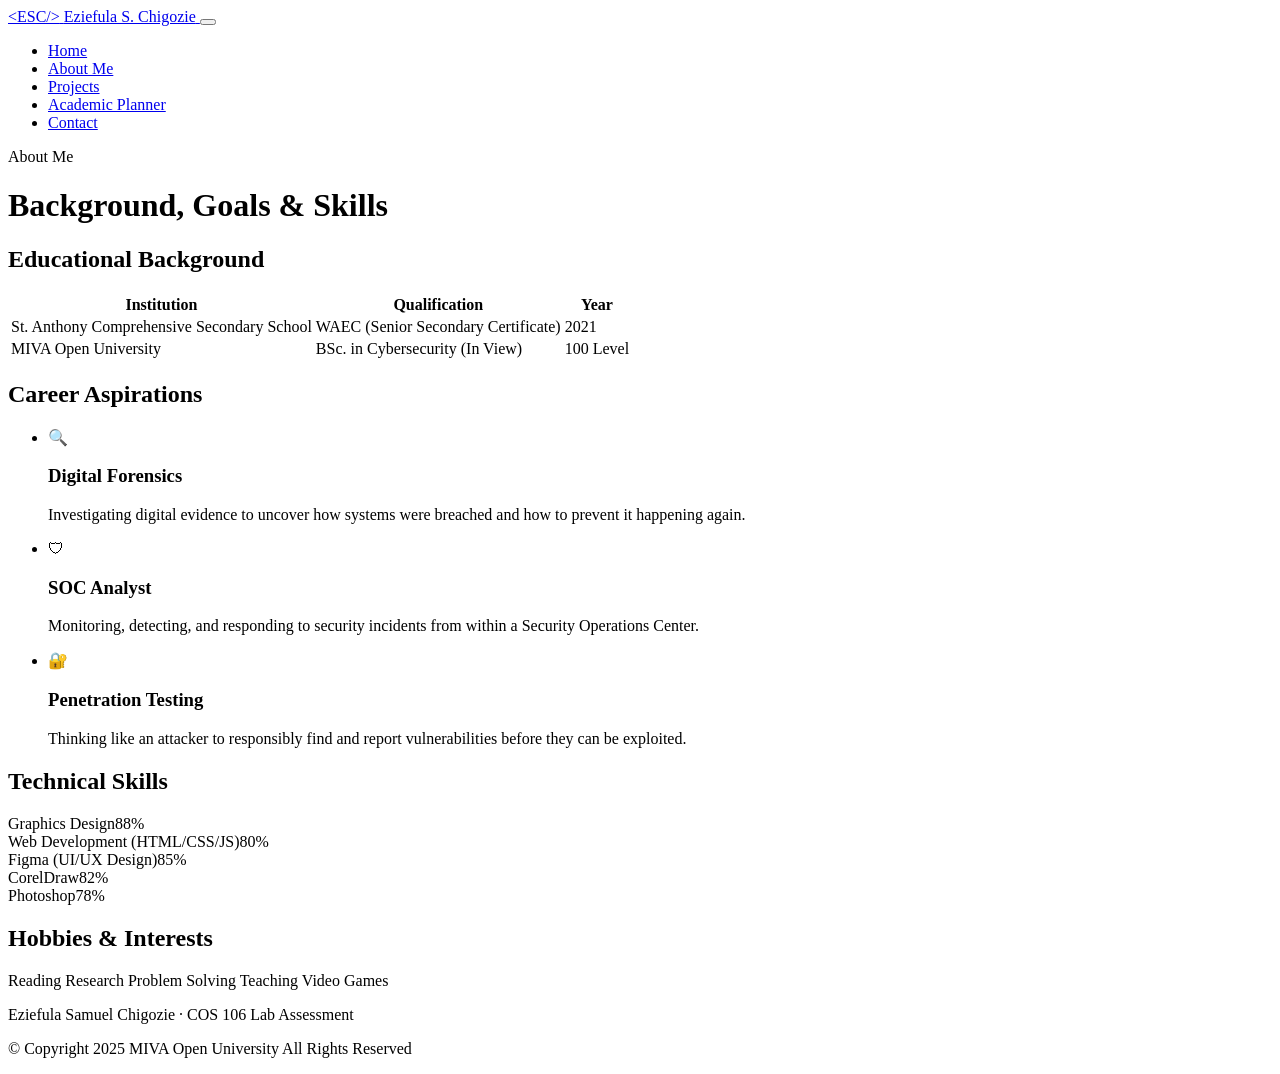
==== about.html @ 0eed7029 "Create about.html" ====
<!DOCTYPE html>
<html lang="en">
<head>
  <meta charset="UTF-8">
  <meta name="viewport" content="width=device-width, initial-scale=1.0">
  <title>About Me | Eziefula Samuel Chigozie</title>
  <link rel="preconnect" href="https://fonts.googleapis.com">
  <link href="https://fonts.googleapis.com/css2?family=Space+Grotesk:wght@500;600;700&family=Inter:wght@400;500;600;700&family=JetBrains+Mono:wght@400;500;600&display=swap" rel="stylesheet">
  <link rel="stylesheet" href="styles.css">
</head>
<body>

  <header class="site-header">
    <div class="nav-wrap">
      <a href="index.html" class="brand">
        <span class="brand-mark" aria-hidden="true">&lt;ESC/&gt;</span>
        <span class="brand-text">Eziefula S. Chigozie</span>
      </a>

      <button class="nav-toggle" id="navToggle" aria-label="Toggle navigation menu" aria-expanded="false">
        <span></span><span></span><span></span>
      </button>

      <nav class="site-nav" id="siteNav" aria-label="Primary">
        <ul>
          <li><a href="index.html" class="nav-link">Home</a></li>
          <li><a href="about.html" class="nav-link is-active">About Me</a></li>
          <li><a href="projects.html" class="nav-link">Projects</a></li>
          <li><a href="planner.html" class="nav-link">Academic Planner</a></li>
          <li><a href="contact.html" class="nav-link">Contact</a></li>
        </ul>
      </nav>
    </div>
  </header>

  <main id="mainContent">
    <div class="section">
      <p class="eyebrow">About Me</p>
      <h1 class="section-title">Background, Goals &amp; Skills</h1>

      <h2 class="subsection-title">Educational Background</h2>
      <div class="table-wrap">
        <table class="edu-table">
          <thead>
            <tr>
              <th>Institution</th>
              <th>Qualification</th>
              <th>Year</th>
            </tr>
          </thead>
          <tbody>
            <tr>
              <td>St. Anthony Comprehensive Secondary School</td>
              <td>WAEC (Senior Secondary Certificate)</td>
              <td>2021</td>
            </tr>
            <tr>
              <td>MIVA Open University</td>
              <td>BSc. in Cybersecurity (In View)</td>
              <td>100 Level</td>
            </tr>
          </tbody>
        </table>
      </div>

      <h2 class="subsection-title">Career Aspirations</h2>
      <ul class="card-grid aspirations-grid">
        <li class="info-card">
          <span class="info-card-icon" aria-hidden="true">&#128269;</span>
          <h3>Digital Forensics</h3>
          <p>Investigating digital evidence to uncover how systems were breached and how to prevent it happening again.</p>
        </li>
        <li class="info-card">
          <span class="info-card-icon" aria-hidden="true">&#128737;</span>
          <h3>SOC Analyst</h3>
          <p>Monitoring, detecting, and responding to security incidents from within a Security Operations Center.</p>
        </li>
        <li class="info-card">
          <span class="info-card-icon" aria-hidden="true">&#128272;</span>
          <h3>Penetration Testing</h3>
          <p>Thinking like an attacker to responsibly find and report vulnerabilities before they can be exploited.</p>
        </li>
      </ul>

      <h2 class="subsection-title">Technical Skills</h2>
      <div class="skills-list">
        <div class="skill-item">
          <div class="skill-item-head"><span>Graphics Design</span><span>88%</span></div>
          <div class="skill-bar"><div class="skill-bar-fill" style="--fill:88%"></div></div>
        </div>
        <div class="skill-item">
          <div class="skill-item-head"><span>Web Development (HTML/CSS/JS)</span><span>80%</span></div>
          <div class="skill-bar"><div class="skill-bar-fill" style="--fill:80%"></div></div>
        </div>
        <div class="skill-item">
          <div class="skill-item-head"><span>Figma (UI/UX Design)</span><span>85%</span></div>
          <div class="skill-bar"><div class="skill-bar-fill" style="--fill:85%"></div></div>
        </div>
        <div class="skill-item">
          <div class="skill-item-head"><span>CorelDraw</span><span>82%</span></div>
          <div class="skill-bar"><div class="skill-bar-fill" style="--fill:82%"></div></div>
        </div>
        <div class="skill-item">
          <div class="skill-item-head"><span>Photoshop</span><span>78%</span></div>
          <div class="skill-bar"><div class="skill-bar-fill" style="--fill:78%"></div></div>
        </div>
      </div>

      <h2 class="subsection-title">Hobbies &amp; Interests</h2>
      <div class="badge-row">
        <span class="badge">Reading</span>
        <span class="badge">Research</span>
        <span class="badge">Problem Solving</span>
        <span class="badge">Teaching</span>
        <span class="badge">Video Games</span>
      </div>
    </div>
  </main>

  <footer class="site-footer">
    <div class="footer-inner">
      <p class="footer-brand">Eziefula Samuel Chigozie &middot; COS 106 Lab Assessment</p>
      <p class="footer-copy">&copy; Copyright 2025 MIVA Open University All Rights Reserved</p>
    </div>
  </footer>

  <script src="script.js"></script>
</body>
</html>
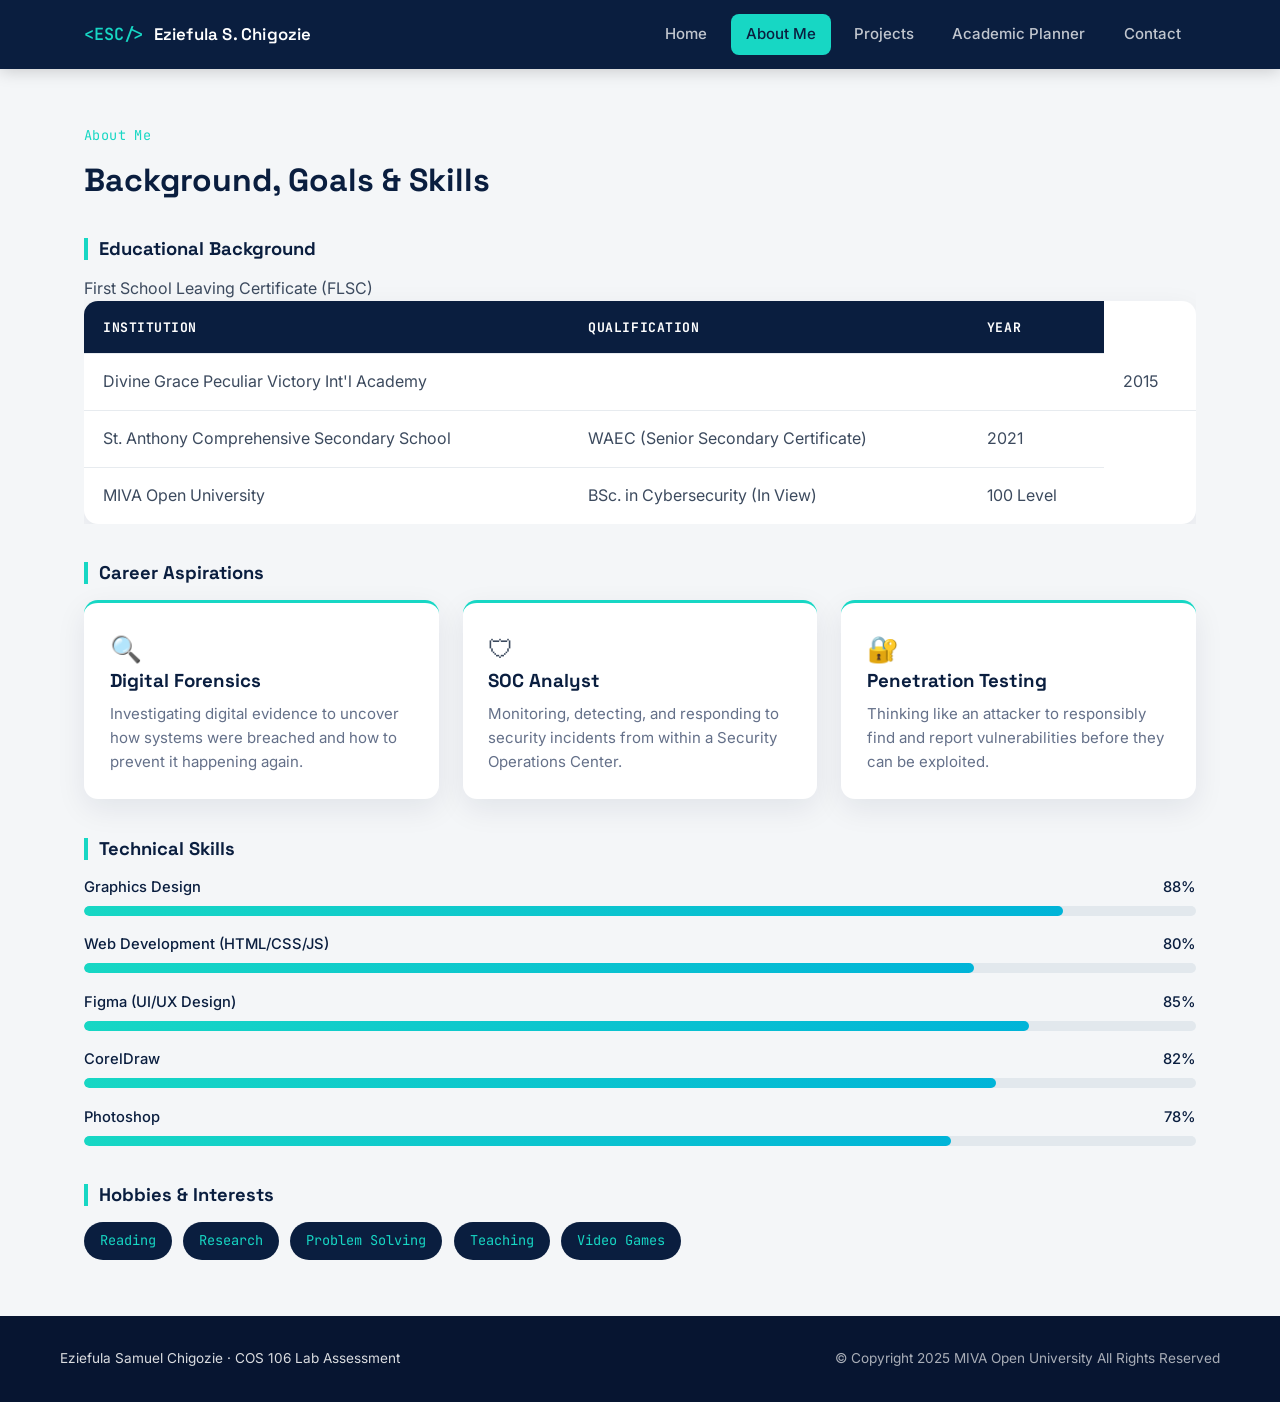
==== commit 666e448e: "Add educational details for Divine Grace Academy" ====
--- a/about.html
+++ b/about.html
@@ -49,6 +49,10 @@
             </tr>
           </thead>
           <tbody>
+            <tr>
+              <td>Divine Grace Peculiar Victory Int'l Academy <td>
+              </td>First School Leaving Certificate (FLSC)<td>
+                <td>2015</td>
             <tr>
               <td>St. Anthony Comprehensive Secondary School</td>
               <td>WAEC (Senior Secondary Certificate)</td>
--- a/styles.css
+++ b/styles.css
@@ -0,0 +1,616 @@
+/* =========================================================
+   COS 106 STUDENT PORTFOLIO — STYLES
+   Design tokens: Deep Navy / Slate / Light Gray / Cyan-Teal
+   ========================================================= */
+
+:root {
+  /* --- Color tokens --- */
+  --color-navy:        #0A1E3F;
+  --color-navy-deep:   #071531;
+  --color-navy-mid:    #112A52;
+  --color-slate:       #3C4A5E;
+  --color-slate-light: #647089;
+  --color-fog:         #F4F6F8;
+  --color-white:       #FFFFFF;
+  --color-cyan:        #17D7C4;
+  --color-cyan-deep:   #0FB8A8;
+  --color-blue-accent: #00B4D8;
+  --color-success:     #2BB673;
+  --color-error:       #E63946;
+
+  /* --- Type tokens --- */
+  --font-display: 'Space Grotesk', system-ui, sans-serif;
+  --font-body:    'Inter', system-ui, sans-serif;
+  --font-mono:    'JetBrains Mono', 'Courier New', monospace;
+
+  /* --- Layout tokens --- */
+  --max-width: 1160px;
+  --radius-sm: 8px;
+  --radius-md: 14px;
+  --radius-lg: 24px;
+  --shadow-card: 0 10px 30px rgba(10, 30, 63, 0.08);
+  --shadow-card-hover: 0 16px 40px rgba(10, 30, 63, 0.14);
+  --transition-base: 0.25s ease;
+}
+
+/* =========================== RESET =========================== */
+*, *::before, *::after { box-sizing: border-box; }
+html { scroll-behavior: smooth; }
+body {
+  margin: 0;
+  font-family: var(--font-body);
+  color: var(--color-slate);
+  background: var(--color-fog);
+  line-height: 1.6;
+  -webkit-font-smoothing: antialiased;
+}
+img { max-width: 100%; display: block; }
+a { color: inherit; text-decoration: none; }
+ul { list-style: none; margin: 0; padding: 0; }
+h1, h2, h3, h4 {
+  font-family: var(--font-display);
+  color: var(--color-navy);
+  margin: 0 0 0.5em;
+  line-height: 1.2;
+}
+p { margin: 0 0 1em; }
+button { font-family: inherit; cursor: pointer; }
+input, textarea { font-family: inherit; }
+
+.sr-only {
+  position: absolute; width: 1px; height: 1px;
+  padding: 0; margin: -1px; overflow: hidden;
+  clip: rect(0,0,0,0); white-space: nowrap; border: 0;
+}
+
+@media (prefers-reduced-motion: reduce) {
+  *, *::before, *::after { animation-duration: 0.001ms !important; transition-duration: 0.001ms !important; }
+  html { scroll-behavior: auto; }
+}
+
+/* =========================== HEADER / NAV =========================== */
+.site-header {
+  position: sticky;
+  top: 0;
+  z-index: 100;
+  background: var(--color-navy);
+  box-shadow: 0 2px 16px rgba(0,0,0,0.18);
+}
+
+.nav-wrap {
+  max-width: var(--max-width);
+  margin: 0 auto;
+  padding: 0.85rem 1.5rem;
+  display: flex;
+  align-items: center;
+  justify-content: space-between;
+}
+
+.brand {
+  display: flex;
+  align-items: center;
+  gap: 0.6rem;
+  color: var(--color-white);
+}
+.brand-mark {
+  font-family: var(--font-mono);
+  color: var(--color-cyan);
+  font-weight: 600;
+  font-size: 1.05rem;
+}
+.brand-text {
+  font-family: var(--font-display);
+  font-weight: 600;
+  font-size: 1.05rem;
+  letter-spacing: 0.2px;
+}
+
+.site-nav ul {
+  display: flex;
+  gap: 0.5rem;
+}
+
+.nav-link {
+  display: inline-block;
+  padding: 0.55rem 0.95rem;
+  border-radius: var(--radius-sm);
+  color: rgba(255,255,255,0.75);
+  font-weight: 500;
+  font-size: 0.94rem;
+  position: relative;
+  transition: color var(--transition-base), background var(--transition-base);
+}
+.nav-link:hover { color: var(--color-white); background: rgba(23, 215, 196, 0.12); }
+.nav-link.is-active { color: var(--color-navy); background: var(--color-cyan); }
+.nav-link.is-active:hover { color: var(--color-navy); }
+
+.nav-toggle {
+  display: none;
+  flex-direction: column;
+  gap: 5px;
+  background: none;
+  border: none;
+  padding: 8px;
+}
+.nav-toggle span {
+  width: 24px; height: 2px;
+  background: var(--color-white);
+  border-radius: 2px;
+  transition: transform var(--transition-base), opacity var(--transition-base);
+}
+
+/* =========================== HERO =========================== */
+.hero {
+  background: linear-gradient(160deg, var(--color-navy) 0%, var(--color-navy-deep) 100%);
+  padding: 4.5rem 1.5rem 5rem;
+  color: var(--color-white);
+}
+.hero-grid {
+  max-width: var(--max-width);
+  margin: 0 auto;
+  display: grid;
+  grid-template-columns: 1.1fr 0.9fr;
+  gap: 3rem;
+  align-items: center;
+}
+.eyebrow {
+  font-family: var(--font-mono);
+  color: var(--color-cyan);
+  font-size: 0.85rem;
+  letter-spacing: 0.03em;
+  margin-bottom: 0.9rem;
+}
+.hero-copy h1 {
+  color: var(--color-white);
+  font-size: clamp(1.9rem, 3.4vw, 2.7rem);
+  margin-bottom: 1rem;
+}
+.accent-text { color: var(--color-cyan); }
+.hero-lede {
+  color: rgba(255,255,255,0.82);
+  font-size: 1.05rem;
+  max-width: 46ch;
+}
+.hero-actions {
+  display: flex;
+  gap: 1rem;
+  margin-top: 1.6rem;
+  flex-wrap: wrap;
+}
+
+.btn {
+  display: inline-block;
+  padding: 0.8rem 1.5rem;
+  border-radius: var(--radius-sm);
+  font-weight: 600;
+  font-size: 0.95rem;
+  border: 2px solid transparent;
+  transition: transform var(--transition-base), background var(--transition-base), border-color var(--transition-base);
+}
+.btn:hover { transform: translateY(-2px); }
+.btn-primary {
+  background: var(--color-cyan);
+  color: var(--color-navy-deep);
+}
+.btn-primary:hover { background: var(--color-cyan-deep); }
+.btn-ghost {
+  border-color: rgba(255,255,255,0.4);
+  color: var(--color-white);
+}
+.btn-ghost:hover { border-color: var(--color-cyan); color: var(--color-cyan); }
+.btn-block { width: 100%; text-align: center; border: none; }
+
+/* --- Terminal signature element --- */
+.hero-terminal {
+  position: relative;
+  background: var(--color-navy-mid);
+  border-radius: var(--radius-md);
+  overflow: hidden;
+  box-shadow: 0 20px 50px rgba(0,0,0,0.35);
+  border: 1px solid rgba(23,215,196,0.25);
+}
+.terminal-bar {
+  display: flex;
+  align-items: center;
+  gap: 0.4rem;
+  padding: 0.7rem 1rem;
+  background: rgba(0,0,0,0.25);
+}
+.dot { width: 10px; height: 10px; border-radius: 50%; }
+.dot-red { background: #FF5F57; }
+.dot-amber { background: #FEBC2E; }
+.dot-green { background: #28C840; }
+.terminal-title {
+  margin-left: 0.6rem;
+  font-family: var(--font-mono);
+  font-size: 0.78rem;
+  color: rgba(255,255,255,0.55);
+}
+.terminal-body {
+  padding: 1.4rem 1.2rem 2rem;
+  font-family: var(--font-mono);
+  font-size: 0.95rem;
+  min-height: 130px;
+}
+.terminal-body .prompt { color: var(--color-cyan); margin-right: 0.4rem; }
+.type-line {
+  color: var(--color-white);
+  min-height: 1.3em;
+}
+.type-line::after {
+  content: '';
+}
+.cursor-blink {
+  color: var(--color-cyan);
+  animation: blink 1s step-end infinite;
+}
+@keyframes blink { 50% { opacity: 0; } }
+
+.terminal-scan {
+  position: absolute;
+  left: 0; right: 0;
+  height: 2px;
+  background: linear-gradient(90deg, transparent, var(--color-cyan), transparent);
+  opacity: 0.7;
+  animation: scan-sweep 3.6s linear infinite;
+}
+@keyframes scan-sweep {
+  0% { top: 0; }
+  100% { top: 100%; }
+}
+
+/* =========================== SECTIONS (generic) =========================== */
+.section {
+  max-width: var(--max-width);
+  margin: 0 auto;
+  padding: 3.5rem 1.5rem;
+}
+.section-title {
+  font-size: clamp(1.5rem, 2.6vw, 2rem);
+}
+.section-subtitle {
+  color: var(--color-slate-light);
+  max-width: 60ch;
+  margin-bottom: 2rem;
+}
+.subsection-title {
+  font-family: var(--font-display);
+  color: var(--color-navy);
+  font-size: 1.15rem;
+  margin-top: 2.4rem;
+  margin-bottom: 1rem;
+  border-left: 4px solid var(--color-cyan);
+  padding-left: 0.7rem;
+}
+
+/* =========================== PROFILE CARD =========================== */
+.profile-section { padding-top: 0; margin-top: -2.5rem; position: relative; z-index: 2; }
+.profile-card {
+  background: var(--color-white);
+  border-radius: var(--radius-lg);
+  box-shadow: var(--shadow-card);
+  padding: 2.2rem;
+  display: grid;
+  grid-template-columns: 200px 1fr;
+  gap: 2rem;
+  align-items: start;
+}
+.profile-photo {
+  width: 100%;
+  aspect-ratio: 1;
+  object-fit: cover;
+  border-radius: 50%;
+  border: 4px solid var(--color-cyan);
+}
+.profile-text h2 { margin-bottom: 0.2rem; }
+.profile-role {
+  font-family: var(--font-mono);
+  color: var(--color-cyan-deep);
+  font-size: 0.9rem;
+  margin-bottom: 1rem;
+}
+
+/* =========================== MEDIA / VIDEO =========================== */
+.media-section { padding-top: 0; }
+.media-wrap video {
+  width: 100%;
+  border-radius: var(--radius-md);
+  box-shadow: var(--shadow-card);
+  background: var(--color-navy);
+}
+.media-caption {
+  font-size: 0.85rem;
+  color: var(--color-slate-light);
+  margin-top: 0.6rem;
+}
+.media-caption code {
+  background: rgba(23,215,196,0.12);
+  padding: 0.1rem 0.4rem;
+  border-radius: 4px;
+  font-family: var(--font-mono);
+}
+
+/* =========================== TABLE (About) =========================== */
+.table-wrap { overflow-x: auto; }
+.edu-table {
+  width: 100%;
+  border-collapse: collapse;
+  background: var(--color-white);
+  border-radius: var(--radius-md);
+  overflow: hidden;
+  box-shadow: var(--shadow-card);
+}
+.edu-table th, .edu-table td {
+  padding: 0.95rem 1.2rem;
+  text-align: left;
+  border-bottom: 1px solid #E7EBEF;
+}
+.edu-table th {
+  background: var(--color-navy);
+  color: var(--color-white);
+  font-family: var(--font-mono);
+  font-size: 0.82rem;
+  text-transform: uppercase;
+  letter-spacing: 0.04em;
+}
+.edu-table tbody tr:last-child td { border-bottom: none; }
+.edu-table tbody tr:hover { background: rgba(23,215,196,0.06); }
+
+/* =========================== CARD GRID (Aspirations / Projects) =========================== */
+.card-grid {
+  display: grid;
+  gap: 1.5rem;
+}
+.aspirations-grid { grid-template-columns: repeat(3, 1fr); }
+.projects-grid { grid-template-columns: repeat(3, 1fr); }
+
+.info-card {
+  background: var(--color-white);
+  border-radius: var(--radius-md);
+  padding: 1.6rem;
+  box-shadow: var(--shadow-card);
+  transition: transform var(--transition-base), box-shadow var(--transition-base);
+  border-top: 3px solid var(--color-cyan);
+}
+.info-card:hover { transform: translateY(-4px); box-shadow: var(--shadow-card-hover); }
+.info-card-icon { font-size: 1.6rem; }
+.info-card h4 { margin-top: 0.6rem; }
+.info-card p { color: var(--color-slate-light); font-size: 0.94rem; margin: 0; }
+
+/* =========================== SKILLS =========================== */
+.skills-list { display: flex; flex-direction: column; gap: 1.1rem; }
+.skill-item-head {
+  display: flex;
+  justify-content: space-between;
+  font-size: 0.92rem;
+  margin-bottom: 0.4rem;
+  color: var(--color-navy);
+  font-weight: 500;
+}
+.skill-bar {
+  height: 10px;
+  background: #E2E8ED;
+  border-radius: 10px;
+  overflow: hidden;
+}
+.skill-bar-fill {
+  height: 100%;
+  width: var(--fill, 0%);
+  background: linear-gradient(90deg, var(--color-cyan), var(--color-blue-accent));
+  border-radius: 10px;
+  transition: width 1s ease;
+}
+
+.badge-row { display: flex; flex-wrap: wrap; gap: 0.7rem; }
+.badge {
+  background: var(--color-navy);
+  color: var(--color-cyan);
+  font-family: var(--font-mono);
+  font-size: 0.85rem;
+  padding: 0.5rem 1rem;
+  border-radius: 999px;
+}
+
+/* =========================== PROJECTS =========================== */
+.project-card {
+  background: var(--color-white);
+  border-radius: var(--radius-md);
+  overflow: hidden;
+  box-shadow: var(--shadow-card);
+  transition: transform var(--transition-base), box-shadow var(--transition-base);
+  display: flex;
+  flex-direction: column;
+}
+.project-card:hover { transform: translateY(-6px); box-shadow: var(--shadow-card-hover); }
+.project-thumb { width: 100%; height: 170px; object-fit: cover; }
+.project-body { padding: 1.4rem; display: flex; flex-direction: column; gap: 0.6rem; flex: 1; }
+.project-body h3 { font-size: 1.1rem; margin-bottom: 0.2rem; }
+.project-body p { color: var(--color-slate-light); font-size: 0.92rem; margin: 0; }
+.tag-list { display: flex; gap: 0.5rem; flex-wrap: wrap; margin-top: 0.3rem; }
+.tag-list li {
+  font-family: var(--font-mono);
+  font-size: 0.72rem;
+  background: rgba(23,215,196,0.12);
+  color: var(--color-cyan-deep);
+  padding: 0.25rem 0.6rem;
+  border-radius: 6px;
+}
+.project-links {
+  margin-top: auto;
+  display: flex;
+  justify-content: space-between;
+  font-size: 0.88rem;
+  font-weight: 600;
+  color: var(--color-blue-accent);
+  padding-top: 0.6rem;
+}
+.project-links a:hover { color: var(--color-cyan-deep); }
+
+/* =========================== PLANNER =========================== */
+.planner-card {
+  background: var(--color-white);
+  border-radius: var(--radius-lg);
+  box-shadow: var(--shadow-card);
+  padding: 2rem;
+}
+.task-form { display: flex; gap: 0.8rem; flex-wrap: wrap; }
+.task-form input {
+  flex: 1;
+  min-width: 220px;
+  padding: 0.75rem 1rem;
+  border: 1.5px solid #D9E0E7;
+  border-radius: var(--radius-sm);
+  font-size: 0.96rem;
+  transition: border-color var(--transition-base);
+}
+.task-form input:focus { outline: none; border-color: var(--color-cyan); }
+
+.planner-meta {
+  display: flex;
+  gap: 1.4rem;
+  font-family: var(--font-mono);
+  font-size: 0.85rem;
+  color: var(--color-slate-light);
+  margin: 1.2rem 0 0.6rem;
+}
+
+.task-list { display: flex; flex-direction: column; gap: 0.7rem; margin-top: 0.8rem; }
+.task-item {
+  display: flex;
+  align-items: center;
+  gap: 0.8rem;
+  background: var(--color-fog);
+  border-radius: var(--radius-sm);
+  padding: 0.85rem 1rem;
+  border-left: 4px solid var(--color-cyan);
+  transition: background var(--transition-base);
+}
+.task-item.is-complete { border-left-color: #C7CDD4; opacity: 0.7; }
+.task-item.is-complete .task-text { text-decoration: line-through; color: var(--color-slate-light); }
+.task-text { flex: 1; }
+.task-check, .task-delete {
+  border: none;
+  background: transparent;
+  padding: 0.4rem 0.6rem;
+  border-radius: 6px;
+  font-size: 0.85rem;
+  font-weight: 600;
+}
+.task-check { color: var(--color-success); }
+.task-check:hover { background: rgba(43,182,115,0.12); }
+.task-delete { color: var(--color-error); }
+.task-delete:hover { background: rgba(230,57,70,0.12); }
+
+.empty-state {
+  text-align: center;
+  color: var(--color-slate-light);
+  font-size: 0.92rem;
+  padding: 1rem 0 0;
+}
+.empty-state.is-hidden, .task-list.is-hidden { display: none; }
+
+/* =========================== CONTACT =========================== */
+.contact-wrap {
+  display: grid;
+  grid-template-columns: 1.4fr 1fr;
+  gap: 2rem;
+  align-items: start;
+}
+.contact-form {
+  background: var(--color-white);
+  border-radius: var(--radius-lg);
+  box-shadow: var(--shadow-card);
+  padding: 2rem;
+}
+.form-row { margin-bottom: 1.3rem; display: flex; flex-direction: column; gap: 0.4rem; }
+.form-row label { font-weight: 600; font-size: 0.9rem; color: var(--color-navy); }
+.form-row input, .form-row textarea {
+  padding: 0.8rem 1rem;
+  border: 1.5px solid #D9E0E7;
+  border-radius: var(--radius-sm);
+  font-size: 0.95rem;
+  resize: vertical;
+  transition: border-color var(--transition-base);
+}
+.form-row input:focus, .form-row textarea:focus { outline: none; border-color: var(--color-cyan); }
+.form-row.has-error input, .form-row.has-error textarea { border-color: var(--color-error); }
+.field-error {
+  color: var(--color-error);
+  font-size: 0.82rem;
+  min-height: 1.1em;
+}
+.form-status {
+  margin-top: 1rem;
+  font-weight: 600;
+  font-size: 0.92rem;
+  padding: 0.8rem 1rem;
+  border-radius: var(--radius-sm);
+  display: none;
+}
+.form-status.is-success { display: block; background: rgba(43,182,115,0.12); color: var(--color-success); }
+.form-status.is-error { display: block; background: rgba(230,57,70,0.1); color: var(--color-error); }
+
+.contact-info {
+  background: var(--color-navy);
+  color: var(--color-white);
+  border-radius: var(--radius-lg);
+  padding: 2rem;
+}
+.contact-info h3 { color: var(--color-white); margin-bottom: 1.2rem; }
+.contact-info ul { display: flex; flex-direction: column; gap: 1rem; }
+.contact-info li { display: flex; flex-direction: column; gap: 0.15rem; font-size: 0.92rem; }
+.info-label { font-family: var(--font-mono); color: var(--color-cyan); font-size: 0.78rem; text-transform: uppercase; letter-spacing: 0.04em; }
+
+/* =========================== FOOTER =========================== */
+.site-footer {
+  background: var(--color-navy-deep);
+  color: rgba(255,255,255,0.65);
+  padding: 2rem 1.5rem;
+}
+.footer-inner {
+  max-width: var(--max-width);
+  margin: 0 auto;
+  display: flex;
+  justify-content: space-between;
+  flex-wrap: wrap;
+  gap: 0.5rem;
+  font-size: 0.85rem;
+}
+.footer-brand { color: rgba(255,255,255,0.85); margin: 0; }
+.footer-copy { margin: 0; }
+
+/* =========================== VIEW SWITCHER =========================== */
+.view { display: none; }
+.view.is-active { display: block; animation: fade-in 0.4s ease; }
+@keyframes fade-in {
+  from { opacity: 0; transform: translateY(8px); }
+  to { opacity: 1; transform: translateY(0); }
+}
+
+/* =========================== RESPONSIVE =========================== */
+@media (max-width: 900px) {
+  .hero-grid { grid-template-columns: 1fr; }
+  .profile-card { grid-template-columns: 1fr; text-align: center; }
+  .profile-photo { width: 160px; margin: 0 auto; }
+  .aspirations-grid, .projects-grid { grid-template-columns: repeat(2, 1fr); }
+  .contact-wrap { grid-template-columns: 1fr; }
+}
+
+@media (max-width: 640px) {
+  .nav-toggle { display: flex; }
+  .site-nav {
+    position: absolute;
+    top: 100%; left: 0; right: 0;
+    background: var(--color-navy);
+    max-height: 0;
+    overflow: hidden;
+    transition: max-height var(--transition-base);
+  }
+  .site-nav.is-open { max-height: 320px; }
+  .site-nav ul { flex-direction: column; padding: 0.5rem 1.5rem 1rem; }
+  .nav-link { display: block; }
+
+  .aspirations-grid, .projects-grid { grid-template-columns: 1fr; }
+  .section { padding: 2.5rem 1.2rem; }
+  .hero { padding: 2.8rem 1.2rem 3.5rem; }
+}
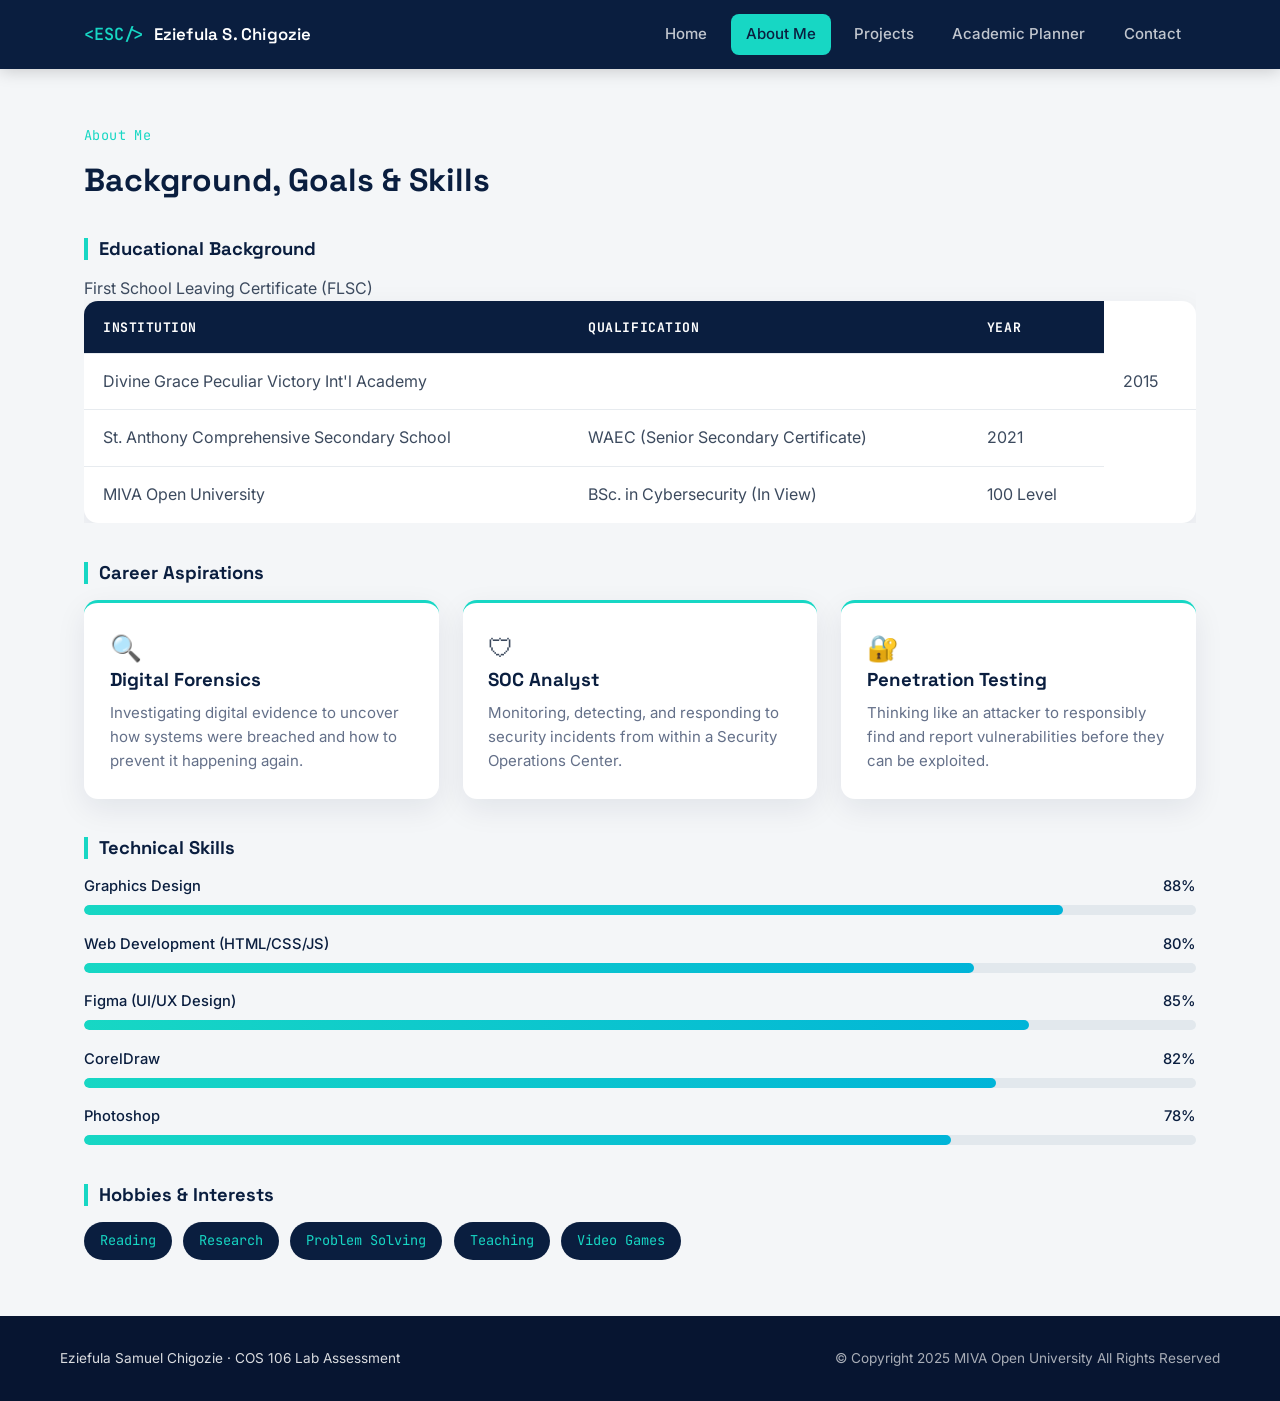
==== commit 4400d724: "Fix table structure in about.html" ====
--- a/about.html
+++ b/about.html
@@ -50,9 +50,10 @@
           </thead>
           <tbody>
             <tr>
+            </tr>
               <td>Divine Grace Peculiar Victory Int'l Academy <td>
               </td>First School Leaving Certificate (FLSC)<td>
-                <td>2015</td>
+              <td>2015</td>
             <tr>
               <td>St. Anthony Comprehensive Secondary School</td>
               <td>WAEC (Senior Secondary Certificate)</td>
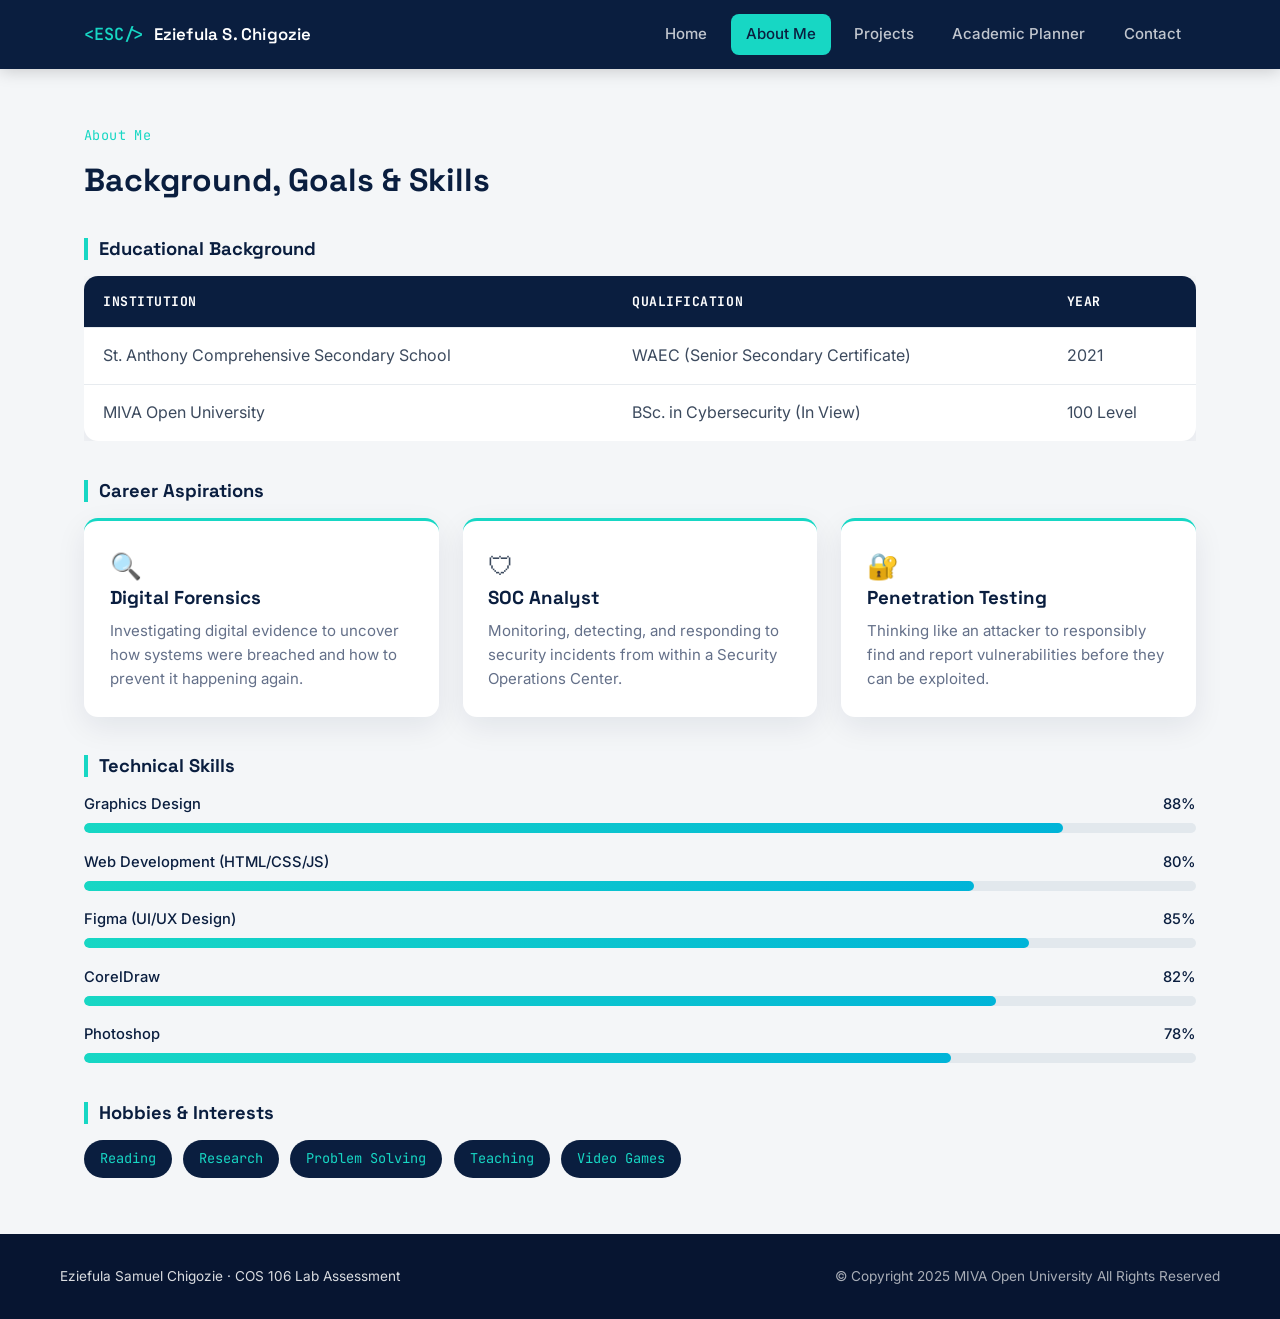
==== commit 8c97a8a9: "Clean up about.html by removing empty row Removed unnecessary table row and fixed HTML structure." ====
--- a/about.html
+++ b/about.html
@@ -49,11 +49,6 @@
             </tr>
           </thead>
           <tbody>
-            <tr>
-            </tr>
-              <td>Divine Grace Peculiar Victory Int'l Academy <td>
-              </td>First School Leaving Certificate (FLSC)<td>
-              <td>2015</td>
             <tr>
               <td>St. Anthony Comprehensive Secondary School</td>
               <td>WAEC (Senior Secondary Certificate)</td>
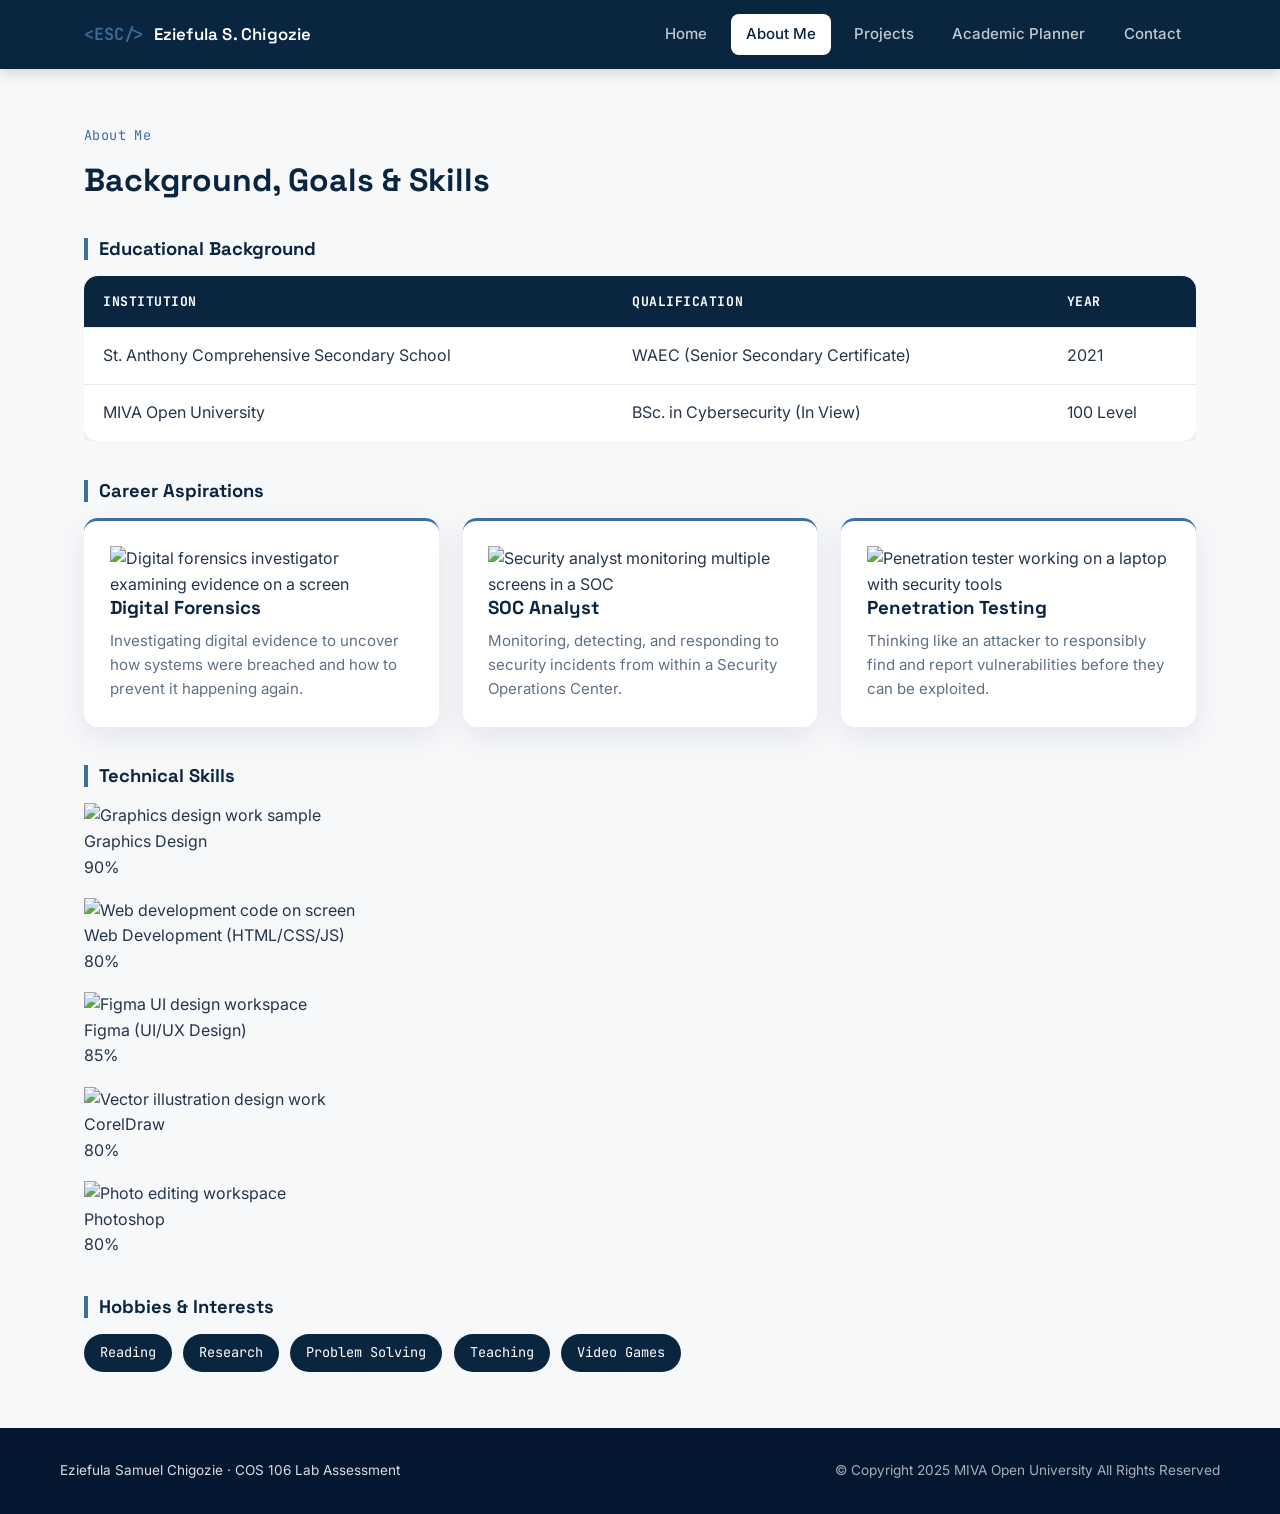
==== commit 17ea4fea: "Enhance about.html with images and skill updates Updated career aspirations and technical skills sec" ====
--- a/about.html
+++ b/about.html
@@ -66,17 +66,17 @@
       <h2 class="subsection-title">Career Aspirations</h2>
       <ul class="card-grid aspirations-grid">
         <li class="info-card">
-          <span class="info-card-icon" aria-hidden="true">&#128269;</span>
+          <img class="info-card-photo" loading="lazy" src="https://loremflickr.com/320/180/forensics,investigation,evidence" alt="Digital forensics investigator examining evidence on a screen">
           <h3>Digital Forensics</h3>
           <p>Investigating digital evidence to uncover how systems were breached and how to prevent it happening again.</p>
         </li>
         <li class="info-card">
-          <span class="info-card-icon" aria-hidden="true">&#128737;</span>
+          <img class="info-card-photo" loading="lazy" src="https://loremflickr.com/320/180/security,operations,monitor" alt="Security analyst monitoring multiple screens in a SOC">
           <h3>SOC Analyst</h3>
           <p>Monitoring, detecting, and responding to security incidents from within a Security Operations Center.</p>
         </li>
         <li class="info-card">
-          <span class="info-card-icon" aria-hidden="true">&#128272;</span>
+          <img class="info-card-photo" loading="lazy" src="https://loremflickr.com/320/180/hacking,penetration,cybersecurity" alt="Penetration tester working on a laptop with security tools">
           <h3>Penetration Testing</h3>
           <p>Thinking like an attacker to responsibly find and report vulnerabilities before they can be exploited.</p>
         </li>
@@ -85,34 +85,54 @@
       <h2 class="subsection-title">Technical Skills</h2>
       <div class="skills-list">
         <div class="skill-item">
-          <div class="skill-item-head"><span>Graphics Design</span><span>88%</span></div>
-          <div class="skill-bar"><div class="skill-bar-fill" style="--fill:88%"></div></div>
+          <img class="skill-icon" loading="lazy" src="https://loremflickr.com/72/72/graphicdesign,art" alt="Graphics design work sample">
+          <span class="skill-name">Graphics Design</span>
+          <div class="skill-ring" style="--fill:90"><span>90%</span></div>
         </div>
         <div class="skill-item">
-          <div class="skill-item-head"><span>Web Development (HTML/CSS/JS)</span><span>80%</span></div>
-          <div class="skill-bar"><div class="skill-bar-fill" style="--fill:80%"></div></div>
+          <img class="skill-icon" loading="lazy" src="https://loremflickr.com/72/72/webdevelopment,code" alt="Web development code on screen">
+          <span class="skill-name">Web Development (HTML/CSS/JS)</span>
+          <div class="skill-ring" style="--fill:80"><span>80%</span></div>
         </div>
         <div class="skill-item">
-          <div class="skill-item-head"><span>Figma (UI/UX Design)</span><span>85%</span></div>
-          <div class="skill-bar"><div class="skill-bar-fill" style="--fill:85%"></div></div>
+          <img class="skill-icon" loading="lazy" src="https://loremflickr.com/72/72/figma,uidesign" alt="Figma UI design workspace">
+          <span class="skill-name">Figma (UI/UX Design)</span>
+          <div class="skill-ring" style="--fill:85"><span>85%</span></div>
         </div>
         <div class="skill-item">
-          <div class="skill-item-head"><span>CorelDraw</span><span>82%</span></div>
-          <div class="skill-bar"><div class="skill-bar-fill" style="--fill:82%"></div></div>
+          <img class="skill-icon" loading="lazy" src="https://loremflickr.com/72/72/vectorart,illustration" alt="Vector illustration design work">
+          <span class="skill-name">CorelDraw</span>
+          <div class="skill-ring" style="--fill:80"><span>80%</span></div>
         </div>
         <div class="skill-item">
-          <div class="skill-item-head"><span>Photoshop</span><span>78%</span></div>
-          <div class="skill-bar"><div class="skill-bar-fill" style="--fill:78%"></div></div>
+          <img class="skill-icon" loading="lazy" src="https://loremflickr.com/72/72/photoediting,photography" alt="Photo editing workspace">
+          <span class="skill-name">Photoshop</span>
+          <div class="skill-ring" style="--fill:80"><span>80%</span></div>
         </div>
       </div>
 
       <h2 class="subsection-title">Hobbies &amp; Interests</h2>
       <div class="badge-row">
-        <span class="badge">Reading</span>
-        <span class="badge">Research</span>
-        <span class="badge">Problem Solving</span>
-        <span class="badge">Teaching</span>
-        <span class="badge">Video Games</span>
+        <span class="badge">
+          <img class="badge-photo" loading="lazy" src="https://loremflickr.com/48/48/reading,book" alt="">
+          Reading
+        </span>
+        <span class="badge">
+          <img class="badge-photo" loading="lazy" src="https://loremflickr.com/48/48/research,study" alt="">
+          Research
+        </span>
+        <span class="badge">
+          <img class="badge-photo" loading="lazy" src="https://loremflickr.com/48/48/puzzle,chess" alt="">
+          Problem Solving
+        </span>
+        <span class="badge">
+          <img class="badge-photo" loading="lazy" src="https://loremflickr.com/48/48/teaching,classroom" alt="">
+          Teaching
+        </span>
+        <span class="badge">
+          <img class="badge-photo" loading="lazy" src="https://loremflickr.com/48/48/videogames,controller" alt="">
+          Video Games
+        </span>
       </div>
     </div>
   </main>
--- a/styles.css
+++ b/styles.css
@@ -1,20 +1,20 @@
 /* =========================================================
    COS 106 STUDENT PORTFOLIO — STYLES
-   Design tokens: Deep Navy / Slate / Light Gray / Cyan-Teal
+   Design tokens: White / Navy Blue (professional two-tone)
    ========================================================= */
 
 :root {
   /* --- Color tokens --- */
-  --color-navy:        #0A1E3F;
-  --color-navy-deep:   #071531;
-  --color-navy-mid:    #112A52;
-  --color-slate:       #3C4A5E;
-  --color-slate-light: #647089;
-  --color-fog:         #F4F6F8;
-  --color-white:       #FFFFFF;
-  --color-cyan:        #17D7C4;
-  --color-cyan-deep:   #0FB8A8;
-  --color-blue-accent: #00B4D8;
+  --color-navy:        #0A2540;  /* primary navy — header / hero / footer / buttons */
+  --color-navy-deep:   #051730;  /* deep navy — gradients, footer, hover states */
+  --color-navy-mid:    #163A5E;  /* mid navy — terminal panel bg */
+  --color-slate:       #26364A;  /* dark navy-grey — body text */
+  --color-slate-light: #5F7185;  /* muted navy-grey — secondary text */
+  --color-fog:         #F6F8FA;  /* near-white page background */
+  --color-white:       #FFFFFF;  /* white — cards, surfaces, button text */
+  --color-cyan:        #3E6E9E;  /* steel blue — accent, links, focus states */
+  --color-cyan-deep:   #2A4F73;  /* deeper steel blue — hover states */
+  --color-blue-accent: #6C93BE;  /* light steel blue — secondary accent */
   --color-success:     #2BB673;
   --color-error:       #E63946;
 
@@ -121,7 +121,7 @@
   transition: color var(--transition-base), background var(--transition-base);
 }
 .nav-link:hover { color: var(--color-white); background: rgba(23, 215, 196, 0.12); }
-.nav-link.is-active { color: var(--color-navy); background: var(--color-cyan); }
+.nav-link.is-active { color: var(--color-navy); background: var(--color-white); }
 .nav-link.is-active:hover { color: var(--color-navy); }
 
 .nav-toggle {
@@ -189,10 +189,10 @@
 }
 .btn:hover { transform: translateY(-2px); }
 .btn-primary {
-  background: var(--color-cyan);
-  color: var(--color-navy-deep);
-}
-.btn-primary:hover { background: var(--color-cyan-deep); }
+  background: var(--color-navy);
+  color: var(--color-white);
+}
+.btn-primary:hover { background: var(--color-navy-deep); }
 .btn-ghost {
   border-color: rgba(255,255,255,0.4);
   color: var(--color-white);
@@ -207,7 +207,7 @@
   border-radius: var(--radius-md);
   overflow: hidden;
   box-shadow: 0 20px 50px rgba(0,0,0,0.35);
-  border: 1px solid rgba(23,215,196,0.25);
+  border: 1px solid rgba(62,110,158,0.25);
 }
 .terminal-bar {
   display: flex;
@@ -300,7 +300,10 @@
   aspect-ratio: 1;
   object-fit: cover;
   border-radius: 50%;
-  border: 4px solid var(--color-cyan);
+  border: 4px solid var(--color-navy);
+  outline: 3px solid var(--color-white);
+  outline-offset: -1px;
+  box-shadow: 0 8px 24px rgba(10, 37, 64, 0.18);
 }
 .profile-text h2 { margin-bottom: 0.2rem; }
 .profile-role {
@@ -324,7 +327,7 @@
   margin-top: 0.6rem;
 }
 .media-caption code {
-  background: rgba(23,215,196,0.12);
+  background: rgba(62,110,158,0.12);
   padding: 0.1rem 0.4rem;
   border-radius: 4px;
   font-family: var(--font-mono);
@@ -354,7 +357,7 @@
   letter-spacing: 0.04em;
 }
 .edu-table tbody tr:last-child td { border-bottom: none; }
-.edu-table tbody tr:hover { background: rgba(23,215,196,0.06); }
+.edu-table tbody tr:hover { background: rgba(62,110,158,0.06); }
 
 /* =========================== CARD GRID (Aspirations / Projects) =========================== */
 .card-grid {
@@ -404,7 +407,7 @@
 .badge-row { display: flex; flex-wrap: wrap; gap: 0.7rem; }
 .badge {
   background: var(--color-navy);
-  color: var(--color-cyan);
+  color: var(--color-white);
   font-family: var(--font-mono);
   font-size: 0.85rem;
   padding: 0.5rem 1rem;
@@ -422,7 +425,12 @@
   flex-direction: column;
 }
 .project-card:hover { transform: translateY(-6px); box-shadow: var(--shadow-card-hover); }
-.project-thumb { width: 100%; height: 170px; object-fit: cover; }
+.project-thumb {
+  width: 100%;
+  height: 170px;
+  object-fit: cover;
+  border-bottom: 3px solid var(--color-navy);
+}
 .project-body { padding: 1.4rem; display: flex; flex-direction: column; gap: 0.6rem; flex: 1; }
 .project-body h3 { font-size: 1.1rem; margin-bottom: 0.2rem; }
 .project-body p { color: var(--color-slate-light); font-size: 0.92rem; margin: 0; }
@@ -430,7 +438,7 @@
 .tag-list li {
   font-family: var(--font-mono);
   font-size: 0.72rem;
-  background: rgba(23,215,196,0.12);
+  background: rgba(62,110,158,0.12);
   color: var(--color-cyan-deep);
   padding: 0.25rem 0.6rem;
   border-radius: 6px;
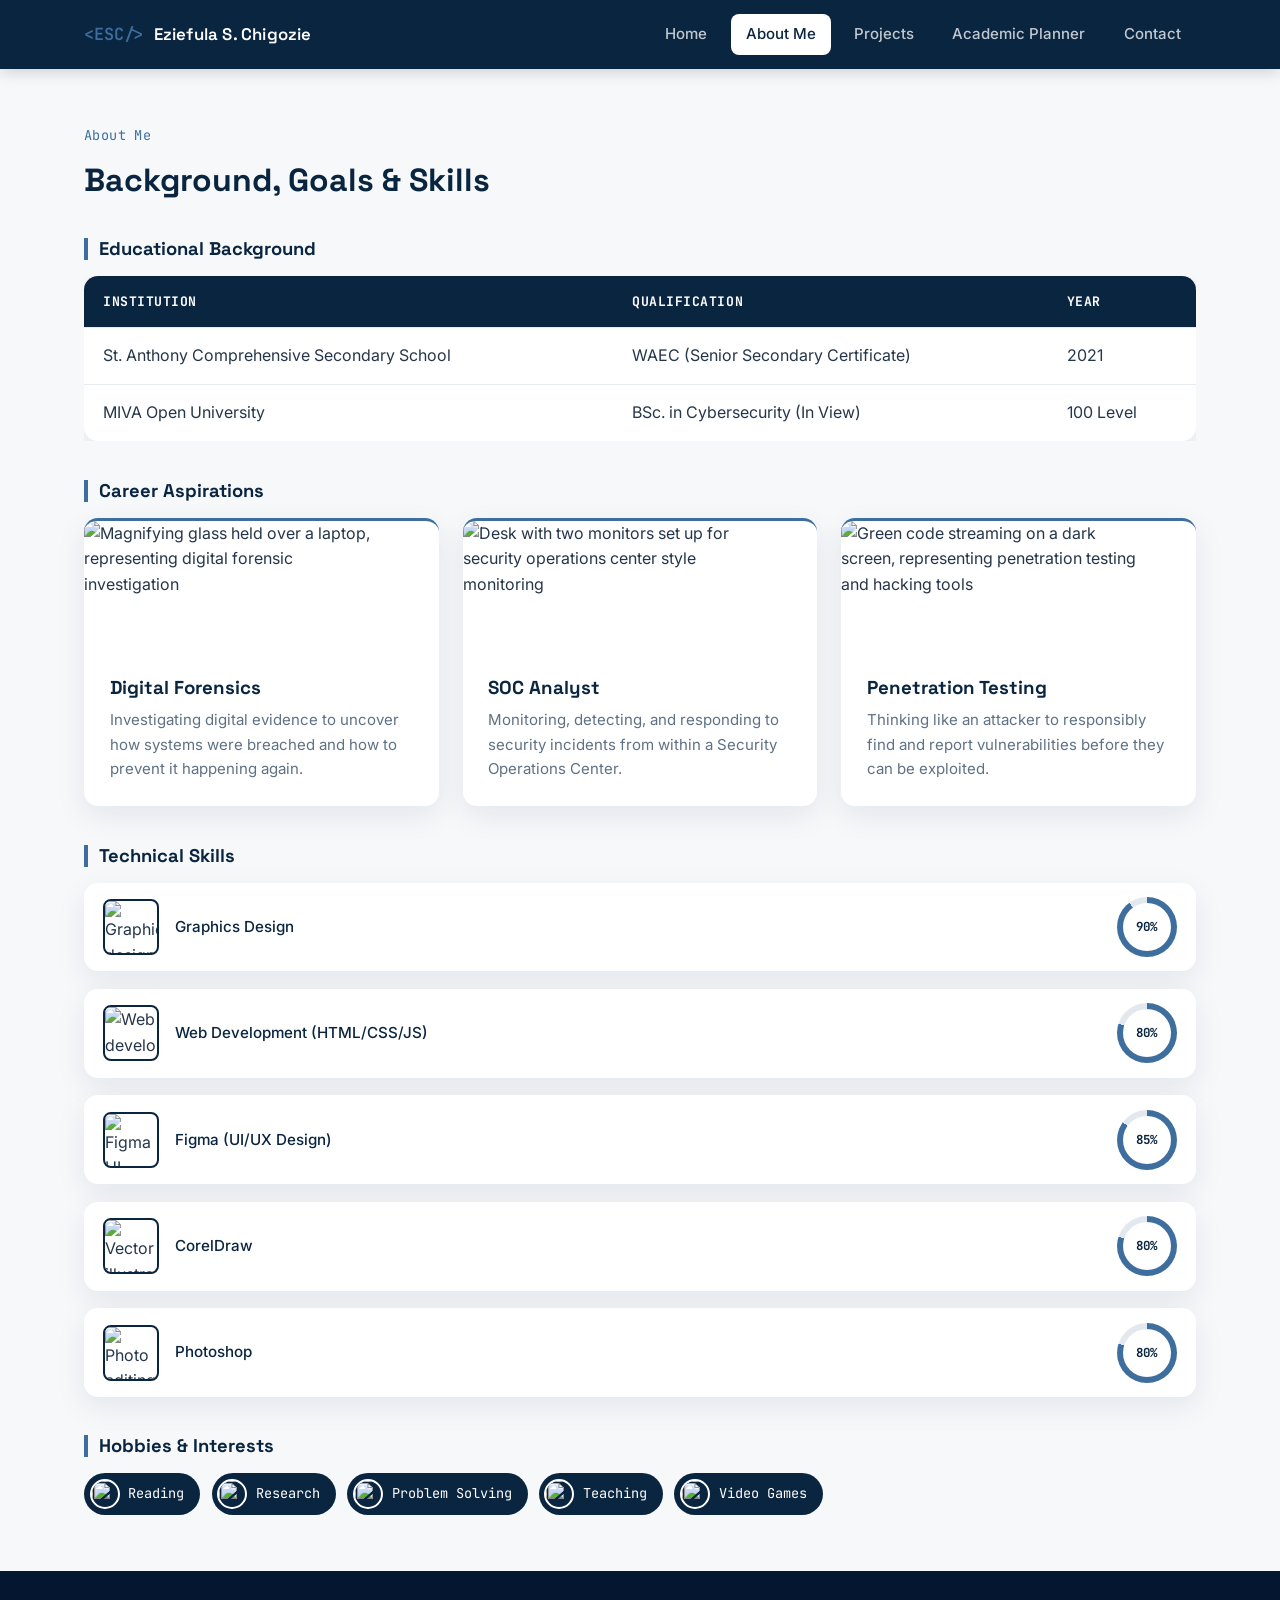
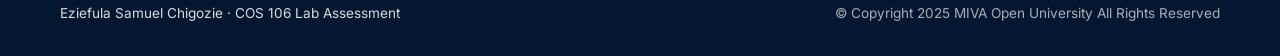
==== commit c7379df5: "Update images in career aspirations section" ====
--- a/about.html
+++ b/about.html
@@ -66,17 +66,17 @@
       <h2 class="subsection-title">Career Aspirations</h2>
       <ul class="card-grid aspirations-grid">
         <li class="info-card">
-          <img class="info-card-photo" loading="lazy" src="https://loremflickr.com/320/180/forensics,investigation,evidence" alt="Digital forensics investigator examining evidence on a screen">
+          <img class="info-card-photo" loading="lazy" src="https://images.unsplash.com/photo-1516382799247-87df95d790b7?auto=format&amp;fit=crop&amp;w=640&amp;q=80" alt="Magnifying glass held over a laptop, representing digital forensic investigation">
           <h3>Digital Forensics</h3>
           <p>Investigating digital evidence to uncover how systems were breached and how to prevent it happening again.</p>
         </li>
         <li class="info-card">
-          <img class="info-card-photo" loading="lazy" src="https://loremflickr.com/320/180/security,operations,monitor" alt="Security analyst monitoring multiple screens in a SOC">
+          <img class="info-card-photo" loading="lazy" src="https://images.unsplash.com/photo-1720879996903-24859d1df48f?auto=format&amp;fit=crop&amp;w=640&amp;q=80" alt="Desk with two monitors set up for security operations center style monitoring">
           <h3>SOC Analyst</h3>
           <p>Monitoring, detecting, and responding to security incidents from within a Security Operations Center.</p>
         </li>
         <li class="info-card">
-          <img class="info-card-photo" loading="lazy" src="https://loremflickr.com/320/180/hacking,penetration,cybersecurity" alt="Penetration tester working on a laptop with security tools">
+          <img class="info-card-photo" loading="lazy" src="https://images.unsplash.com/photo-1526374965328-7f61d4dc18c5?auto=format&amp;fit=crop&amp;w=640&amp;q=80" alt="Green code streaming on a dark screen, representing penetration testing and hacking tools">
           <h3>Penetration Testing</h3>
           <p>Thinking like an attacker to responsibly find and report vulnerabilities before they can be exploited.</p>
         </li>
--- a/styles.css
+++ b/styles.css
@@ -374,44 +374,91 @@
   box-shadow: var(--shadow-card);
   transition: transform var(--transition-base), box-shadow var(--transition-base);
   border-top: 3px solid var(--color-cyan);
+  overflow: hidden;
 }
 .info-card:hover { transform: translateY(-4px); box-shadow: var(--shadow-card-hover); }
-.info-card-icon { font-size: 1.6rem; }
+.info-card-photo {
+  width: calc(100% + 3.2rem);
+  margin: -1.6rem -1.6rem 1rem;
+  height: 140px;
+  object-fit: cover;
+  display: block;
+}
 .info-card h4 { margin-top: 0.6rem; }
 .info-card p { color: var(--color-slate-light); font-size: 0.94rem; margin: 0; }
 
 /* =========================== SKILLS =========================== */
 .skills-list { display: flex; flex-direction: column; gap: 1.1rem; }
-.skill-item-head {
-  display: flex;
-  justify-content: space-between;
-  font-size: 0.92rem;
-  margin-bottom: 0.4rem;
+.skill-item {
+  display: flex;
+  align-items: center;
+  gap: 1rem;
+  background: var(--color-white);
+  border-radius: var(--radius-md);
+  box-shadow: var(--shadow-card);
+  padding: 0.9rem 1.2rem;
+}
+.skill-icon {
+  width: 56px;
+  height: 56px;
+  object-fit: cover;
+  border-radius: var(--radius-sm);
+  border: 2px solid var(--color-navy);
+  flex-shrink: 0;
+}
+.skill-name {
+  flex: 1;
+  min-width: 140px;
+  font-size: 0.95rem;
+  font-weight: 500;
   color: var(--color-navy);
-  font-weight: 500;
-}
-.skill-bar {
-  height: 10px;
-  background: #E2E8ED;
-  border-radius: 10px;
-  overflow: hidden;
-}
-.skill-bar-fill {
-  height: 100%;
-  width: var(--fill, 0%);
-  background: linear-gradient(90deg, var(--color-cyan), var(--color-blue-accent));
-  border-radius: 10px;
-  transition: width 1s ease;
+}
+.skill-ring {
+  position: relative;
+  width: 60px;
+  height: 60px;
+  border-radius: 50%;
+  flex-shrink: 0;
+  background: conic-gradient(var(--color-cyan) calc(var(--fill) * 3.6deg), #E2E8ED 0deg);
+  display: flex;
+  align-items: center;
+  justify-content: center;
+}
+.skill-ring::before {
+  content: '';
+  position: absolute;
+  inset: 6px;
+  background: var(--color-white);
+  border-radius: 50%;
+}
+.skill-ring span {
+  position: relative;
+  z-index: 1;
+  font-size: 0.78rem;
+  font-weight: 700;
+  color: var(--color-navy);
+  font-family: var(--font-mono);
 }
 
 .badge-row { display: flex; flex-wrap: wrap; gap: 0.7rem; }
 .badge {
+  display: inline-flex;
+  align-items: center;
+  gap: 0.55rem;
   background: var(--color-navy);
   color: var(--color-white);
   font-family: var(--font-mono);
   font-size: 0.85rem;
-  padding: 0.5rem 1rem;
+  padding: 0.35rem 1rem 0.35rem 0.35rem;
   border-radius: 999px;
+}
+.badge-photo {
+  width: 30px;
+  height: 30px;
+  border-radius: 50%;
+  object-fit: cover;
+  border: 2px solid var(--color-white);
+  flex-shrink: 0;
 }
 
 /* =========================== PROJECTS =========================== */
@@ -619,6 +666,10 @@
   .nav-link { display: block; }
 
   .aspirations-grid, .projects-grid { grid-template-columns: 1fr; }
+  .skill-item { flex-wrap: wrap; }
+  .skill-name { min-width: 100%; order: 1; }
+  .skill-icon { order: 2; }
+  .skill-ring { order: 3; margin-left: auto; }
   .section { padding: 2.5rem 1.2rem; }
   .hero { padding: 2.8rem 1.2rem 3.5rem; }
 }
